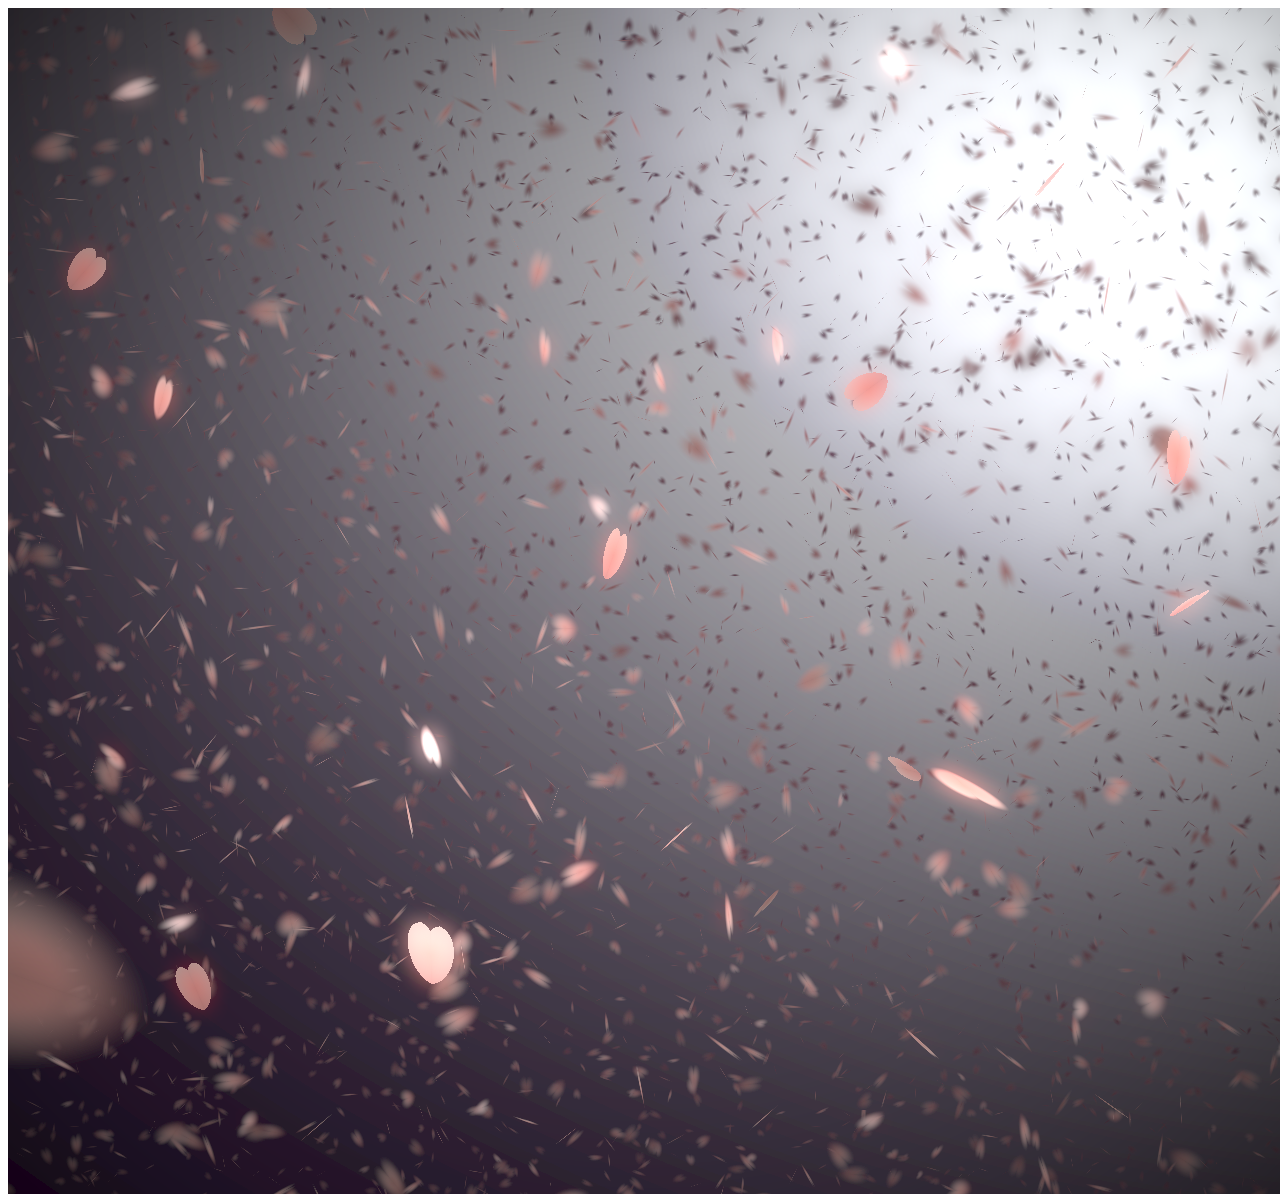
==== index.html @ a8ed8699 "Update index.html" ====
<!DOCTYPE HTML>
<html>
<head>
<title>BigPanda's blog</title>
<meta charset="utf-8">
<meta name="viewport" content="width=device-width, initial-scale=1, user-scalable=no">
<!--[if lte IE 8]><script src="assets/js/html5shiv.js"></script><![endif]-->
<link rel="stylesheet" href="index.css">
<!--[if lte IE 9]><link rel="stylesheet" href="assets/css/ie9.css" /><![endif]-->
<!--[if lte IE 8]><link rel="stylesheet" href="assets/css/ie8.css" /><![endif]-->
<noscript><link rel="stylesheet" href="assets/css/noscript.css" /></noscript>
<link rel="icon" href="favicon.ico" type="image/x-icon">
<script>
	var _hmt = _hmt || [];
	(function() {
	  var hm = document.createElement("script");
	  hm.src = "https://hm.baidu.com/hm.js?5dc6917baaf07a74ed7815c77c8271f3";
	  var s = document.getElementsByTagName("script")[0];
	  s.parentNode.insertBefore(hm, s);
	})();
</script>
</head>
<body class="">
<audio src="music.mp3" autoplay="autoplay" loop="loop"></audio>
<canvas id="sakura"></canvas>
<!-- Wrapper -->
<div id="wrapper">
	<!-- Main -->
	<section id="main">
		<header>
			<span class="avatar"><a href="/blog"><img src="/psb6.jpg"  width="118px"></a></span>
			<a href="/blog"><h1>Cyckerr</h1></a>
			<p>一名后辈，愿跟上大神的脚步！<br>一个好的程序员应该是那种过单行线都要往两边看的人。</p>
		</header>
	<footer id="footer">
		<ul class="copyright">
			<li>©<a href="/blog">Cyckerr</a></li><li>Blog since 2018 </li>
		</ul>
	</footer>
	</section>
</div>
<!-- Scripts -->
<!--[if lte IE 8]><script src="assets/js/respond.min.js"></script><![endif]-->
<script>
	if ('addEventListener' in window) {
		window.addEventListener('load', function() { document.body.className = document.body.className.replace(/\bis-loading\b/, ''); });
		document.body.className += (navigator.userAgent.match(/(MSIE|rv:11\.0)/) ? ' is-ie' : '');
	}
</script>
<script id="sakura_point_vsh" type="x-shader/x_vertex">
uniform mat4 uProjection;
uniform mat4 uModelview;
uniform vec3 uResolution;
uniform vec3 uOffset;
uniform vec3 uDOF;  //x:focus distance, y:focus radius, z:max radius
uniform vec3 uFade; //x:start distance, y:half distance, z:near fade start

attribute vec3 aPosition;
attribute vec3 aEuler;
attribute vec2 aMisc; //x:size, y:fade

varying vec3 pposition;
varying float psize;
varying float palpha;
varying float pdist;

//varying mat3 rotMat;
varying vec3 normX;
varying vec3 normY;
varying vec3 normZ;
varying vec3 normal;

varying float diffuse;
varying float specular;
varying float rstop;
varying float distancefade;

void main(void) {
    // Projection is based on vertical angle
    vec4 pos = uModelview * vec4(aPosition + uOffset, 1.0);
    gl_Position = uProjection * pos;
    gl_PointSize = aMisc.x * uProjection[1][1] / -pos.z * uResolution.y * 0.5;

    pposition = pos.xyz;
    psize = aMisc.x;
    pdist = length(pos.xyz);
    palpha = smoothstep(0.0, 1.0, (pdist - 0.1) / uFade.z);

    vec3 elrsn = sin(aEuler);
    vec3 elrcs = cos(aEuler);
    mat3 rotx = mat3(
        1.0, 0.0, 0.0,
        0.0, elrcs.x, elrsn.x,
        0.0, -elrsn.x, elrcs.x
    );
    mat3 roty = mat3(
        elrcs.y, 0.0, -elrsn.y,
        0.0, 1.0, 0.0,
        elrsn.y, 0.0, elrcs.y
    );
    mat3 rotz = mat3(
        elrcs.z, elrsn.z, 0.0,
        -elrsn.z, elrcs.z, 0.0,
        0.0, 0.0, 1.0
    );
    mat3 rotmat = rotx * roty * rotz;
    normal = rotmat[2];

    mat3 trrotm = mat3(
        rotmat[0][0], rotmat[1][0], rotmat[2][0],
        rotmat[0][1], rotmat[1][1], rotmat[2][1],
        rotmat[0][2], rotmat[1][2], rotmat[2][2]
    );
    normX = trrotm[0];
    normY = trrotm[1];
    normZ = trrotm[2];

    const vec3 lit = vec3(0.6917144638660746, 0.6917144638660746, -0.20751433915982237);

    float tmpdfs = dot(lit, normal);
    if(tmpdfs < 0.0) {
        normal = -normal;
        tmpdfs = dot(lit, normal);
    }
    diffuse = 0.4 + tmpdfs;

    vec3 eyev = normalize(-pos.xyz);
    if(dot(eyev, normal) > 0.0) {
        vec3 hv = normalize(eyev + lit);
        specular = pow(max(dot(hv, normal), 0.0), 20.0);
    }
    else {
        specular = 0.0;
    }

    rstop = clamp((abs(pdist - uDOF.x) - uDOF.y) / uDOF.z, 0.0, 1.0);
    rstop = pow(rstop, 0.5);
    //-0.69315 = ln(0.5)
    distancefade = min(1.0, exp((uFade.x - pdist) * 0.69315 / uFade.y));
}
</script>
<script id="sakura_point_fsh" type="x-shader/x_fragment">
#ifdef GL_ES
//precision mediump float;
precision highp float;
#endif

uniform vec3 uDOF;  //x:focus distance, y:focus radius, z:max radius
uniform vec3 uFade; //x:start distance, y:half distance, z:near fade start

const vec3 fadeCol = vec3(0.08, 0.03, 0.06);

varying vec3 pposition;
varying float psize;
varying float palpha;
varying float pdist;

//varying mat3 rotMat;
varying vec3 normX;
varying vec3 normY;
varying vec3 normZ;
varying vec3 normal;

varying float diffuse;
varying float specular;
varying float rstop;
varying float distancefade;

float ellipse(vec2 p, vec2 o, vec2 r) {
    vec2 lp = (p - o) / r;
    return length(lp) - 1.0;
}

void main(void) {
    vec3 p = vec3(gl_PointCoord - vec2(0.5, 0.5), 0.0) * 2.0;
    vec3 d = vec3(0.0, 0.0, -1.0);
    float nd = normZ.z; //dot(-normZ, d);
    if(abs(nd) < 0.0001) discard;

    float np = dot(normZ, p);
    vec3 tp = p + d * np / nd;
    vec2 coord = vec2(dot(normX, tp), dot(normY, tp));

    //angle = 15 degree
    const float flwrsn = 0.258819045102521;
    const float flwrcs = 0.965925826289068;
    mat2 flwrm = mat2(flwrcs, -flwrsn, flwrsn, flwrcs);
    vec2 flwrp = vec2(abs(coord.x), coord.y) * flwrm;

    float r;
    if(flwrp.x < 0.0) {
        r = ellipse(flwrp, vec2(0.065, 0.024) * 0.5, vec2(0.36, 0.96) * 0.5);
    }
    else {
        r = ellipse(flwrp, vec2(0.065, 0.024) * 0.5, vec2(0.58, 0.96) * 0.5);
    }

    if(r > rstop) discard;

    vec3 col = mix(vec3(1.0, 0.8, 0.75), vec3(1.0, 0.9, 0.87), r);
    float grady = mix(0.0, 1.0, pow(coord.y * 0.5 + 0.5, 0.35));
    col *= vec3(1.0, grady, grady);
    col *= mix(0.8, 1.0, pow(abs(coord.x), 0.3));
    col = col * diffuse + specular;

    col = mix(fadeCol, col, distancefade);

    float alpha = (rstop > 0.001)? (0.5 - r / (rstop * 2.0)) : 1.0;
    alpha = smoothstep(0.0, 1.0, alpha) * palpha;

    gl_FragColor = vec4(col * 0.5, alpha);
}
</script>
<!-- effects -->
<script id="fx_common_vsh" type="x-shader/x_vertex">
uniform vec3 uResolution;
attribute vec2 aPosition;

varying vec2 texCoord;
varying vec2 screenCoord;

void main(void) {
    gl_Position = vec4(aPosition, 0.0, 1.0);
    texCoord = aPosition.xy * 0.5 + vec2(0.5, 0.5);
    screenCoord = aPosition.xy * vec2(uResolution.z, 1.0);
}
</script>
<script id="bg_fsh" type="x-shader/x_fragment">
#ifdef GL_ES
//precision mediump float;
precision highp float;
#endif

uniform vec2 uTimes;

varying vec2 texCoord;
varying vec2 screenCoord;

void main(void) {
    vec3 col;
    float c;
    vec2 tmpv = texCoord * vec2(0.8, 1.0) - vec2(0.95, 1.0);
    c = exp(-pow(length(tmpv) * 1.8, 2.0));
    col = mix(vec3(0.02, 0.0, 0.03), vec3(0.96, 0.98, 1.0) * 1.5, c);
    gl_FragColor = vec4(col * 0.5, 1.0);
}
</script>
<script id="fx_brightbuf_fsh" type="x-shader/x_fragment">
#ifdef GL_ES
//precision mediump float;
precision highp float;
#endif
uniform sampler2D uSrc;
uniform vec2 uDelta;

varying vec2 texCoord;
varying vec2 screenCoord;

void main(void) {
    vec4 col = texture2D(uSrc, texCoord);
    gl_FragColor = vec4(col.rgb * 2.0 - vec3(0.5), 1.0);
}
</script>
<script id="fx_dirblur_r4_fsh" type="x-shader/x_fragment">
#ifdef GL_ES
//precision mediump float;
precision highp float;
#endif
uniform sampler2D uSrc;
uniform vec2 uDelta;
uniform vec4 uBlurDir; //dir(x, y), stride(z, w)

varying vec2 texCoord;
varying vec2 screenCoord;

void main(void) {
    vec4 col = texture2D(uSrc, texCoord);
    col = col + texture2D(uSrc, texCoord + uBlurDir.xy * uDelta);
    col = col + texture2D(uSrc, texCoord - uBlurDir.xy * uDelta);
    col = col + texture2D(uSrc, texCoord + (uBlurDir.xy + uBlurDir.zw) * uDelta);
    col = col + texture2D(uSrc, texCoord - (uBlurDir.xy + uBlurDir.zw) * uDelta);
    gl_FragColor = col / 5.0;
}
</script>
<!-- effect fragment shader template -->
<script id="fx_common_fsh" type="x-shader/x_fragment">
#ifdef GL_ES
//precision mediump float;
precision highp float;
#endif
uniform sampler2D uSrc;
uniform vec2 uDelta;

varying vec2 texCoord;
varying vec2 screenCoord;

void main(void) {
    gl_FragColor = texture2D(uSrc, texCoord);
}
</script>
<!-- post processing -->
<script id="pp_final_vsh" type="x-shader/x_vertex">
uniform vec3 uResolution;
attribute vec2 aPosition;
varying vec2 texCoord;
varying vec2 screenCoord;
void main(void) {
    gl_Position = vec4(aPosition, 0.0, 1.0);
    texCoord = aPosition.xy * 0.5 + vec2(0.5, 0.5);
    screenCoord = aPosition.xy * vec2(uResolution.z, 1.0);
}
</script>
<script id="pp_final_fsh" type="x-shader/x_fragment">
#ifdef GL_ES
//precision mediump float;
precision highp float;
#endif
uniform sampler2D uSrc;
uniform sampler2D uBloom;
uniform vec2 uDelta;
varying vec2 texCoord;
varying vec2 screenCoord;
void main(void) {
    vec4 srccol = texture2D(uSrc, texCoord) * 2.0;
    vec4 bloomcol = texture2D(uBloom, texCoord);
    vec4 col;
    col = srccol + bloomcol * (vec4(1.0) + srccol);
    col *= smoothstep(1.0, 0.0, pow(length((texCoord - vec2(0.5)) * 2.0), 1.2) * 0.5);
    col = pow(col, vec4(0.45454545454545)); //(1.0 / 2.2)

    gl_FragColor = vec4(col.rgb, 1.0);
    gl_FragColor.a = 1.0;
}
</script>

<script>
// Utilities
var Vector3 = {};
var Matrix44 = {};
Vector3.create = function(x, y, z) {
    return {'x':x, 'y':y, 'z':z};
};
Vector3.dot = function (v0, v1) {
    return v0.x * v1.x + v0.y * v1.y + v0.z * v1.z;
};
Vector3.cross = function (v, v0, v1) {
    v.x = v0.y * v1.z - v0.z * v1.y;
    v.y = v0.z * v1.x - v0.x * v1.z;
    v.z = v0.x * v1.y - v0.y * v1.x;
};
Vector3.normalize = function (v) {
    var l = v.x * v.x + v.y * v.y + v.z * v.z;
    if(l > 0.00001) {
        l = 1.0 / Math.sqrt(l);
        v.x *= l;
        v.y *= l;
        v.z *= l;
    }
};
Vector3.arrayForm = function(v) {
    if(v.array) {
        v.array[0] = v.x;
        v.array[1] = v.y;
        v.array[2] = v.z;
    }
    else {
        v.array = new Float32Array([v.x, v.y, v.z]);
    }
    return v.array;
};
Matrix44.createIdentity = function () {
    return new Float32Array([1.0, 0.0, 0.0, 0.0, 0.0, 1.0, 0.0, 0.0, 0.0, 0.0, 1.0, 0.0, 0.0, 0.0, 0.0, 1.0]);
};
Matrix44.loadProjection = function (m, aspect, vdeg, near, far) {
    var h = near * Math.tan(vdeg * Math.PI / 180.0 * 0.5) * 2.0;
    var w = h * aspect;

    m[0] = 2.0 * near / w;
    m[1] = 0.0;
    m[2] = 0.0;
    m[3] = 0.0;

    m[4] = 0.0;
    m[5] = 2.0 * near / h;
    m[6] = 0.0;
    m[7] = 0.0;

    m[8] = 0.0;
    m[9] = 0.0;
    m[10] = -(far + near) / (far - near);
    m[11] = -1.0;

    m[12] = 0.0;
    m[13] = 0.0;
    m[14] = -2.0 * far * near / (far - near);
    m[15] = 0.0;
};
Matrix44.loadLookAt = function (m, vpos, vlook, vup) {
    var frontv = Vector3.create(vpos.x - vlook.x, vpos.y - vlook.y, vpos.z - vlook.z);
    Vector3.normalize(frontv);
    var sidev = Vector3.create(1.0, 0.0, 0.0);
    Vector3.cross(sidev, vup, frontv);
    Vector3.normalize(sidev);
    var topv = Vector3.create(1.0, 0.0, 0.0);
    Vector3.cross(topv, frontv, sidev);
    Vector3.normalize(topv);

    m[0] = sidev.x;
    m[1] = topv.x;
    m[2] = frontv.x;
    m[3] = 0.0;

    m[4] = sidev.y;
    m[5] = topv.y;
    m[6] = frontv.y;
    m[7] = 0.0;

    m[8] = sidev.z;
    m[9] = topv.z;
    m[10] = frontv.z;
    m[11] = 0.0;

    m[12] = -(vpos.x * m[0] + vpos.y * m[4] + vpos.z * m[8]);
    m[13] = -(vpos.x * m[1] + vpos.y * m[5] + vpos.z * m[9]);
    m[14] = -(vpos.x * m[2] + vpos.y * m[6] + vpos.z * m[10]);
    m[15] = 1.0;
};

//
var timeInfo = {
    'start':0, 'prev':0, // Date
    'delta':0, 'elapsed':0 // Number(sec)
};

//
var gl;
var renderSpec = {
    'width':0,
    'height':0,
    'aspect':1,
    'array':new Float32Array(3),
    'halfWidth':0,
    'halfHeight':0,
    'halfArray':new Float32Array(3)
    // and some render targets. see setViewport()
};
renderSpec.setSize = function(w, h) {
    renderSpec.width = w;
    renderSpec.height = h;
    renderSpec.aspect = renderSpec.width / renderSpec.height;
    renderSpec.array[0] = renderSpec.width;
    renderSpec.array[1] = renderSpec.height;
    renderSpec.array[2] = renderSpec.aspect;

    renderSpec.halfWidth = Math.floor(w / 2);
    renderSpec.halfHeight = Math.floor(h / 2);
    renderSpec.halfArray[0] = renderSpec.halfWidth;
    renderSpec.halfArray[1] = renderSpec.halfHeight;
    renderSpec.halfArray[2] = renderSpec.halfWidth / renderSpec.halfHeight;
};

function deleteRenderTarget(rt) {
    gl.deleteFramebuffer(rt.frameBuffer);
    gl.deleteRenderbuffer(rt.renderBuffer);
    gl.deleteTexture(rt.texture);
}

function createRenderTarget(w, h) {
    var ret = {
        'width':w,
        'height':h,
        'sizeArray':new Float32Array([w, h, w / h]),
        'dtxArray':new Float32Array([1.0 / w, 1.0 / h])
    };
    ret.frameBuffer = gl.createFramebuffer();
    ret.renderBuffer = gl.createRenderbuffer();
    ret.texture = gl.createTexture();

    gl.bindTexture(gl.TEXTURE_2D, ret.texture);
    gl.texImage2D(gl.TEXTURE_2D, 0, gl.RGBA, w, h, 0, gl.RGBA, gl.UNSIGNED_BYTE, null);
    gl.texParameteri(gl.TEXTURE_2D, gl.TEXTURE_WRAP_S, gl.CLAMP_TO_EDGE);
    gl.texParameteri(gl.TEXTURE_2D, gl.TEXTURE_WRAP_T, gl.CLAMP_TO_EDGE);
    gl.texParameteri(gl.TEXTURE_2D, gl.TEXTURE_MAG_FILTER, gl.LINEAR);
    gl.texParameteri(gl.TEXTURE_2D, gl.TEXTURE_MIN_FILTER, gl.LINEAR);

    gl.bindFramebuffer(gl.FRAMEBUFFER, ret.frameBuffer);
    gl.framebufferTexture2D(gl.FRAMEBUFFER, gl.COLOR_ATTACHMENT0, gl.TEXTURE_2D, ret.texture, 0);

    gl.bindRenderbuffer(gl.RENDERBUFFER, ret.renderBuffer);
    gl.renderbufferStorage(gl.RENDERBUFFER, gl.DEPTH_COMPONENT16, w, h);
    gl.framebufferRenderbuffer(gl.FRAMEBUFFER, gl.DEPTH_ATTACHMENT, gl.RENDERBUFFER, ret.renderBuffer);

    gl.bindTexture(gl.TEXTURE_2D, null);
    gl.bindRenderbuffer(gl.RENDERBUFFER, null);
    gl.bindFramebuffer(gl.FRAMEBUFFER, null);

    return ret;
}

function compileShader(shtype, shsrc) {
	var retsh = gl.createShader(shtype);

	gl.shaderSource(retsh, shsrc);
	gl.compileShader(retsh);

	if(!gl.getShaderParameter(retsh, gl.COMPILE_STATUS)) {
		var errlog = gl.getShaderInfoLog(retsh);
		gl.deleteShader(retsh);
		console.error(errlog);
		return null;
	}
	return retsh;
}

function createShader(vtxsrc, frgsrc, uniformlist, attrlist) {
    var vsh = compileShader(gl.VERTEX_SHADER, vtxsrc);
    var fsh = compileShader(gl.FRAGMENT_SHADER, frgsrc);

    if(vsh == null || fsh == null) {
        return null;
    }

    var prog = gl.createProgram();
    gl.attachShader(prog, vsh);
    gl.attachShader(prog, fsh);

    gl.deleteShader(vsh);
    gl.deleteShader(fsh);

    gl.linkProgram(prog);
    if (!gl.getProgramParameter(prog, gl.LINK_STATUS)) {
        var errlog = gl.getProgramInfoLog(prog);
        console.error(errlog);
        return null;
    }

    if(uniformlist) {
        prog.uniforms = {};
        for(var i = 0; i < uniformlist.length; i++) {
            prog.uniforms[uniformlist[i]] = gl.getUniformLocation(prog, uniformlist[i]);
        }
    }

    if(attrlist) {
        prog.attributes = {};
        for(var i = 0; i < attrlist.length; i++) {
            var attr = attrlist[i];
            prog.attributes[attr] = gl.getAttribLocation(prog, attr);
        }
    }

    return prog;
}

function useShader(prog) {
    gl.useProgram(prog);
    for(var attr in prog.attributes) {
        gl.enableVertexAttribArray(prog.attributes[attr]);;
    }
}

function unuseShader(prog) {
    for(var attr in prog.attributes) {
        gl.disableVertexAttribArray(prog.attributes[attr]);;
    }
    gl.useProgram(null);
}

/////
var projection = {
    'angle':60,
    'nearfar':new Float32Array([0.1, 100.0]),
    'matrix':Matrix44.createIdentity()
};
var camera = {
    'position':Vector3.create(0, 0, 100),
    'lookat':Vector3.create(0, 0, 0),
    'up':Vector3.create(0, 1, 0),
    'dof':Vector3.create(10.0, 4.0, 8.0),
    'matrix':Matrix44.createIdentity()
};

var pointFlower = {};
var meshFlower = {};
var sceneStandBy = false;

var BlossomParticle = function () {
    this.velocity = new Array(3);
    this.rotation = new Array(3);
    this.position = new Array(3);
    this.euler = new Array(3);
    this.size = 1.0;
    this.alpha = 1.0;
    this.zkey = 0.0;
};

BlossomParticle.prototype.setVelocity = function (vx, vy, vz) {
    this.velocity[0] = vx;
    this.velocity[1] = vy;
    this.velocity[2] = vz;
};

BlossomParticle.prototype.setRotation = function (rx, ry, rz) {
    this.rotation[0] = rx;
    this.rotation[1] = ry;
    this.rotation[2] = rz;
};

BlossomParticle.prototype.setPosition = function (nx, ny, nz) {
    this.position[0] = nx;
    this.position[1] = ny;
    this.position[2] = nz;
};

BlossomParticle.prototype.setEulerAngles = function (rx, ry, rz) {
    this.euler[0] = rx;
    this.euler[1] = ry;
    this.euler[2] = rz;
};

BlossomParticle.prototype.setSize = function (s) {
    this.size = s;
};

BlossomParticle.prototype.update = function (dt, et) {
    this.position[0] += this.velocity[0] * dt;
    this.position[1] += this.velocity[1] * dt;
    this.position[2] += this.velocity[2] * dt;

    this.euler[0] += this.rotation[0] * dt;
    this.euler[1] += this.rotation[1] * dt;
    this.euler[2] += this.rotation[2] * dt;
};

function createPointFlowers() {
    // get point sizes
    var prm = gl.getParameter(gl.ALIASED_POINT_SIZE_RANGE);
    renderSpec.pointSize = {'min':prm[0], 'max':prm[1]};

    var vtxsrc = document.getElementById("sakura_point_vsh").textContent;
    var frgsrc = document.getElementById("sakura_point_fsh").textContent;

    pointFlower.program = createShader(
        vtxsrc, frgsrc,
        ['uProjection', 'uModelview', 'uResolution', 'uOffset', 'uDOF', 'uFade'],
        ['aPosition', 'aEuler', 'aMisc']
    );

    useShader(pointFlower.program);
    pointFlower.offset = new Float32Array([0.0, 0.0, 0.0]);
    pointFlower.fader = Vector3.create(0.0, 10.0, 0.0);

    // paramerters: velocity[3], rotate[3]
    pointFlower.numFlowers = 1600;
    pointFlower.particles = new Array(pointFlower.numFlowers);
    // vertex attributes {position[3], euler_xyz[3], size[1]}
    pointFlower.dataArray = new Float32Array(pointFlower.numFlowers * (3 + 3 + 2));
    pointFlower.positionArrayOffset = 0;
    pointFlower.eulerArrayOffset = pointFlower.numFlowers * 3;
    pointFlower.miscArrayOffset = pointFlower.numFlowers * 6;

    pointFlower.buffer = gl.createBuffer();
    gl.bindBuffer(gl.ARRAY_BUFFER, pointFlower.buffer);
    gl.bufferData(gl.ARRAY_BUFFER, pointFlower.dataArray, gl.DYNAMIC_DRAW);
    gl.bindBuffer(gl.ARRAY_BUFFER, null);

    unuseShader(pointFlower.program);

    for(var i = 0; i < pointFlower.numFlowers; i++) {
        pointFlower.particles[i] = new BlossomParticle();
    }
}

function initPointFlowers() {
    //area
    pointFlower.area = Vector3.create(20.0, 20.0, 20.0);
    pointFlower.area.x = pointFlower.area.y * renderSpec.aspect;

    pointFlower.fader.x = 10.0; //env fade start
    pointFlower.fader.y = pointFlower.area.z; //env fade half
    pointFlower.fader.z = 0.1;  //near fade start

    //particles
    var PI2 = Math.PI * 2.0;
    var tmpv3 = Vector3.create(0, 0, 0);
    var tmpv = 0;
    var symmetryrand = function() {return (Math.random() * 2.0 - 1.0);};
    for(var i = 0; i < pointFlower.numFlowers; i++) {
        var tmpprtcl = pointFlower.particles[i];

        //velocity
        tmpv3.x = symmetryrand() * 0.3 + 0.8;
        tmpv3.y = symmetryrand() * 0.2 - 1.0;
        tmpv3.z = symmetryrand() * 0.3 + 0.5;
        Vector3.normalize(tmpv3);
        tmpv = 2.0 + Math.random() * 1.0;
        tmpprtcl.setVelocity(tmpv3.x * tmpv, tmpv3.y * tmpv, tmpv3.z * tmpv);

        //rotation
        tmpprtcl.setRotation(
            symmetryrand() * PI2 * 0.5,
            symmetryrand() * PI2 * 0.5,
            symmetryrand() * PI2 * 0.5
        );

        //position
        tmpprtcl.setPosition(
            symmetryrand() * pointFlower.area.x,
            symmetryrand() * pointFlower.area.y,
            symmetryrand() * pointFlower.area.z
        );

        //euler
        tmpprtcl.setEulerAngles(
            Math.random() * Math.PI * 2.0,
            Math.random() * Math.PI * 2.0,
            Math.random() * Math.PI * 2.0
        );

        //size
        tmpprtcl.setSize(0.9 + Math.random() * 0.1);
    }
}

function renderPointFlowers() {
    //update
    var PI2 = Math.PI * 2.0;
    var limit = [pointFlower.area.x, pointFlower.area.y, pointFlower.area.z];
    var repeatPos = function (prt, cmp, limit) {
        if(Math.abs(prt.position[cmp]) - prt.size * 0.5 > limit) {
            //out of area
            if(prt.position[cmp] > 0) {
                prt.position[cmp] -= limit * 2.0;
            }
            else {
                prt.position[cmp] += limit * 2.0;
            }
        }
    };
    var repeatEuler = function (prt, cmp) {
        prt.euler[cmp] = prt.euler[cmp] % PI2;
        if(prt.euler[cmp] < 0.0) {
            prt.euler[cmp] += PI2;
        }
    };

    for(var i = 0; i < pointFlower.numFlowers; i++) {
        var prtcl = pointFlower.particles[i];
        prtcl.update(timeInfo.delta, timeInfo.elapsed);
        repeatPos(prtcl, 0, pointFlower.area.x);
        repeatPos(prtcl, 1, pointFlower.area.y);
        repeatPos(prtcl, 2, pointFlower.area.z);
        repeatEuler(prtcl, 0);
        repeatEuler(prtcl, 1);
        repeatEuler(prtcl, 2);

        prtcl.alpha = 1.0;//(pointFlower.area.z - prtcl.position[2]) * 0.5;

        prtcl.zkey = (camera.matrix[2] * prtcl.position[0]
                    + camera.matrix[6] * prtcl.position[1]
                    + camera.matrix[10] * prtcl.position[2]
                    + camera.matrix[14]);
    }

    // sort
    pointFlower.particles.sort(function(p0, p1){return p0.zkey - p1.zkey;});

    // update data
    var ipos = pointFlower.positionArrayOffset;
    var ieuler = pointFlower.eulerArrayOffset;
    var imisc = pointFlower.miscArrayOffset;
    for(var i = 0; i < pointFlower.numFlowers; i++) {
        var prtcl = pointFlower.particles[i];
        pointFlower.dataArray[ipos] = prtcl.position[0];
        pointFlower.dataArray[ipos + 1] = prtcl.position[1];
        pointFlower.dataArray[ipos + 2] = prtcl.position[2];
        ipos += 3;
        pointFlower.dataArray[ieuler] = prtcl.euler[0];
        pointFlower.dataArray[ieuler + 1] = prtcl.euler[1];
        pointFlower.dataArray[ieuler + 2] = prtcl.euler[2];
        ieuler += 3;
        pointFlower.dataArray[imisc] = prtcl.size;
        pointFlower.dataArray[imisc + 1] = prtcl.alpha;
        imisc += 2;
    }

    //draw
    gl.enable(gl.BLEND);
    //gl.disable(gl.DEPTH_TEST);
    gl.blendFunc(gl.SRC_ALPHA, gl.ONE_MINUS_SRC_ALPHA);

    var prog = pointFlower.program;
    useShader(prog);

    gl.uniformMatrix4fv(prog.uniforms.uProjection, false, projection.matrix);
    gl.uniformMatrix4fv(prog.uniforms.uModelview, false, camera.matrix);
    gl.uniform3fv(prog.uniforms.uResolution, renderSpec.array);
    gl.uniform3fv(prog.uniforms.uDOF, Vector3.arrayForm(camera.dof));
    gl.uniform3fv(prog.uniforms.uFade, Vector3.arrayForm(pointFlower.fader));

    gl.bindBuffer(gl.ARRAY_BUFFER, pointFlower.buffer);
    gl.bufferData(gl.ARRAY_BUFFER, pointFlower.dataArray, gl.DYNAMIC_DRAW);

    gl.vertexAttribPointer(prog.attributes.aPosition, 3, gl.FLOAT, false, 0, pointFlower.positionArrayOffset * Float32Array.BYTES_PER_ELEMENT);
    gl.vertexAttribPointer(prog.attributes.aEuler, 3, gl.FLOAT, false, 0, pointFlower.eulerArrayOffset * Float32Array.BYTES_PER_ELEMENT);
    gl.vertexAttribPointer(prog.attributes.aMisc, 2, gl.FLOAT, false, 0, pointFlower.miscArrayOffset * Float32Array.BYTES_PER_ELEMENT);

    // doubler
    for(var i = 1; i < 2; i++) {
        var zpos = i * -2.0;
        pointFlower.offset[0] = pointFlower.area.x * -1.0;
        pointFlower.offset[1] = pointFlower.area.y * -1.0;
        pointFlower.offset[2] = pointFlower.area.z * zpos;
        gl.uniform3fv(prog.uniforms.uOffset, pointFlower.offset);
        gl.drawArrays(gl.POINT, 0, pointFlower.numFlowers);

        pointFlower.offset[0] = pointFlower.area.x * -1.0;
        pointFlower.offset[1] = pointFlower.area.y *  1.0;
        pointFlower.offset[2] = pointFlower.area.z * zpos;
        gl.uniform3fv(prog.uniforms.uOffset, pointFlower.offset);
        gl.drawArrays(gl.POINT, 0, pointFlower.numFlowers);

        pointFlower.offset[0] = pointFlower.area.x *  1.0;
        pointFlower.offset[1] = pointFlower.area.y * -1.0;
        pointFlower.offset[2] = pointFlower.area.z * zpos;
        gl.uniform3fv(prog.uniforms.uOffset, pointFlower.offset);
        gl.drawArrays(gl.POINT, 0, pointFlower.numFlowers);

        pointFlower.offset[0] = pointFlower.area.x *  1.0;
        pointFlower.offset[1] = pointFlower.area.y *  1.0;
        pointFlower.offset[2] = pointFlower.area.z * zpos;
        gl.uniform3fv(prog.uniforms.uOffset, pointFlower.offset);
        gl.drawArrays(gl.POINT, 0, pointFlower.numFlowers);
    }

    //main
    pointFlower.offset[0] = 0.0;
    pointFlower.offset[1] = 0.0;
    pointFlower.offset[2] = 0.0;
    gl.uniform3fv(prog.uniforms.uOffset, pointFlower.offset);
    gl.drawArrays(gl.POINT, 0, pointFlower.numFlowers);

    gl.bindBuffer(gl.ARRAY_BUFFER, null);
    unuseShader(prog);

    gl.enable(gl.DEPTH_TEST);
    gl.disable(gl.BLEND);
}

// effects
//common util
function createEffectProgram(vtxsrc, frgsrc, exunifs, exattrs) {
    var ret = {};
    var unifs = ['uResolution', 'uSrc', 'uDelta'];
    if(exunifs) {
        unifs = unifs.concat(exunifs);
    }
    var attrs = ['aPosition'];
    if(exattrs) {
        attrs = attrs.concat(exattrs);
    }

    ret.program = createShader(vtxsrc, frgsrc, unifs, attrs);
    useShader(ret.program);

    ret.dataArray = new Float32Array([
        -1.0, -1.0,
         1.0, -1.0,
        -1.0,  1.0,
         1.0,  1.0
    ]);
    ret.buffer = gl.createBuffer();
    gl.bindBuffer(gl.ARRAY_BUFFER, ret.buffer);
    gl.bufferData(gl.ARRAY_BUFFER, ret.dataArray, gl.STATIC_DRAW);

    gl.bindBuffer(gl.ARRAY_BUFFER, null);
    unuseShader(ret.program);

    return ret;
}

// basic usage
// useEffect(prog, srctex({'texture':texid, 'dtxArray':(f32)[dtx, dty]})); //basic initialize
// gl.uniform**(...); //additional uniforms
// drawEffect()
// unuseEffect(prog)
// TEXTURE0 makes src
function useEffect(fxobj, srctex) {
    var prog = fxobj.program;
    useShader(prog);
    gl.uniform3fv(prog.uniforms.uResolution, renderSpec.array);

    if(srctex != null) {
        gl.uniform2fv(prog.uniforms.uDelta, srctex.dtxArray);
        gl.uniform1i(prog.uniforms.uSrc, 0);

        gl.activeTexture(gl.TEXTURE0);
        gl.bindTexture(gl.TEXTURE_2D, srctex.texture);
    }
}
function drawEffect(fxobj) {
    gl.bindBuffer(gl.ARRAY_BUFFER, fxobj.buffer);
    gl.vertexAttribPointer(fxobj.program.attributes.aPosition, 2, gl.FLOAT, false, 0, 0);
    gl.drawArrays(gl.TRIANGLE_STRIP, 0, 4);
}
function unuseEffect(fxobj) {
    unuseShader(fxobj.program);
}

var effectLib = {};
function createEffectLib() {

    var vtxsrc, frgsrc;
    //common
    var cmnvtxsrc = document.getElementById("fx_common_vsh").textContent;

    //background
    frgsrc = document.getElementById("bg_fsh").textContent;
    effectLib.sceneBg = createEffectProgram(cmnvtxsrc, frgsrc, ['uTimes'], null);

    // make brightpixels buffer
    frgsrc = document.getElementById("fx_brightbuf_fsh").textContent;
    effectLib.mkBrightBuf = createEffectProgram(cmnvtxsrc, frgsrc, null, null);

    // direction blur
    frgsrc = document.getElementById("fx_dirblur_r4_fsh").textContent;
    effectLib.dirBlur = createEffectProgram(cmnvtxsrc, frgsrc, ['uBlurDir'], null);

    //final composite
    vtxsrc = document.getElementById("pp_final_vsh").textContent;
    frgsrc = document.getElementById("pp_final_fsh").textContent;
    effectLib.finalComp = createEffectProgram(vtxsrc, frgsrc, ['uBloom'], null);
}

// background
function createBackground() {
    //console.log("create background");
}
function initBackground() {
    //console.log("init background");
}
function renderBackground() {
    gl.disable(gl.DEPTH_TEST);

    useEffect(effectLib.sceneBg, null);
    gl.uniform2f(effectLib.sceneBg.program.uniforms.uTimes, timeInfo.elapsed, timeInfo.delta);
    drawEffect(effectLib.sceneBg);
    unuseEffect(effectLib.sceneBg);

    gl.enable(gl.DEPTH_TEST);
}

// post process
var postProcess = {};
function createPostProcess() {
    //console.log("create post process");
}
function initPostProcess() {
    //console.log("init post process");
}

function renderPostProcess() {
    gl.enable(gl.TEXTURE_2D);
    gl.disable(gl.DEPTH_TEST);
    var bindRT = function (rt, isclear) {
        gl.bindFramebuffer(gl.FRAMEBUFFER, rt.frameBuffer);
        gl.viewport(0, 0, rt.width, rt.height);
        if(isclear) {
            gl.clearColor(0, 0, 0, 0);
            gl.clear(gl.COLOR_BUFFER_BIT | gl.DEPTH_BUFFER_BIT);
        }
    };

    //make bright buff
    bindRT(renderSpec.wHalfRT0, true);
    useEffect(effectLib.mkBrightBuf, renderSpec.mainRT);
    drawEffect(effectLib.mkBrightBuf);
    unuseEffect(effectLib.mkBrightBuf);

    // make bloom
    for(var i = 0; i < 2; i++) {
        var p = 1.5 + 1 * i;
        var s = 2.0 + 1 * i;
        bindRT(renderSpec.wHalfRT1, true);
        useEffect(effectLib.dirBlur, renderSpec.wHalfRT0);
        gl.uniform4f(effectLib.dirBlur.program.uniforms.uBlurDir, p, 0.0, s, 0.0);
        drawEffect(effectLib.dirBlur);
        unuseEffect(effectLib.dirBlur);

        bindRT(renderSpec.wHalfRT0, true);
        useEffect(effectLib.dirBlur, renderSpec.wHalfRT1);
        gl.uniform4f(effectLib.dirBlur.program.uniforms.uBlurDir, 0.0, p, 0.0, s);
        drawEffect(effectLib.dirBlur);
        unuseEffect(effectLib.dirBlur);
    }

    //display
    gl.bindFramebuffer(gl.FRAMEBUFFER, null);
    gl.viewport(0, 0, renderSpec.width, renderSpec.height);
    gl.clear(gl.COLOR_BUFFER_BIT | gl.DEPTH_BUFFER_BIT);

    useEffect(effectLib.finalComp, renderSpec.mainRT);
    gl.uniform1i(effectLib.finalComp.program.uniforms.uBloom, 1);
    gl.activeTexture(gl.TEXTURE1);
    gl.bindTexture(gl.TEXTURE_2D, renderSpec.wHalfRT0.texture);
    drawEffect(effectLib.finalComp);
    unuseEffect(effectLib.finalComp);

    gl.enable(gl.DEPTH_TEST);
}

/////
var SceneEnv = {};
function createScene() {
    createEffectLib();
    createBackground();
    createPointFlowers();
    createPostProcess();
    sceneStandBy = true;
}
function initScene() {
    initBackground();
    initPointFlowers();
    initPostProcess();

    //camera.position.z = 17.320508;
    camera.position.z = pointFlower.area.z + projection.nearfar[0];
    projection.angle = Math.atan2(pointFlower.area.y, camera.position.z + pointFlower.area.z) * 180.0 / Math.PI * 2.0;
    Matrix44.loadProjection(projection.matrix, renderSpec.aspect, projection.angle, projection.nearfar[0], projection.nearfar[1]);
}
function renderScene() {
    //draw
    Matrix44.loadLookAt(camera.matrix, camera.position, camera.lookat, camera.up);

    gl.enable(gl.DEPTH_TEST);

    //gl.bindFramebuffer(gl.FRAMEBUFFER, null);
    gl.bindFramebuffer(gl.FRAMEBUFFER, renderSpec.mainRT.frameBuffer);
    gl.viewport(0, 0, renderSpec.mainRT.width, renderSpec.mainRT.height);
    gl.clearColor(0.005, 0, 0.05, 0);
    gl.clear(gl.COLOR_BUFFER_BIT | gl.DEPTH_BUFFER_BIT);

    renderBackground();
    renderPointFlowers();
    renderPostProcess();
}
/////
function onResize(e) {
    makeCanvasFullScreen(document.getElementById("sakura"));
    setViewports();
    if(sceneStandBy) {
        initScene();
    }
}
function setViewports() {
    renderSpec.setSize(gl.canvas.width, gl.canvas.height);

    gl.clearColor(0.2, 0.2, 0.5, 1.0);
    gl.viewport(0, 0, renderSpec.width, renderSpec.height);

    var rtfunc = function (rtname, rtw, rth) {
        var rt = renderSpec[rtname];
        if(rt) deleteRenderTarget(rt);
        renderSpec[rtname] = createRenderTarget(rtw, rth);
    };
    rtfunc('mainRT', renderSpec.width, renderSpec.height);
    rtfunc('wFullRT0', renderSpec.width, renderSpec.height);
    rtfunc('wFullRT1', renderSpec.width, renderSpec.height);
    rtfunc('wHalfRT0', renderSpec.halfWidth, renderSpec.halfHeight);
    rtfunc('wHalfRT1', renderSpec.halfWidth, renderSpec.halfHeight);
}
function render() {
    renderScene();
}
var animating = true;
function toggleAnimation(elm) {
    animating ^= true;
    if(animating) animate();
    if(elm) {
        elm.innerHTML = animating? "Stop":"Start";
    }
}
function stepAnimation() {
    if(!animating) animate();
}
function animate() {
    var curdate = new Date();
    timeInfo.elapsed = (curdate - timeInfo.start) / 1000.0;
    timeInfo.delta = (curdate - timeInfo.prev) / 1000.0;
    timeInfo.prev = curdate;

    if(animating) requestAnimationFrame(animate);
    render();
}
function makeCanvasFullScreen(canvas) {
    var b = document.body;
	var d = document.documentElement;
	fullw = Math.max(b.clientWidth , b.scrollWidth, d.scrollWidth, d.clientWidth);
	fullh = Math.max(b.clientHeight , b.scrollHeight, d.scrollHeight, d.clientHeight);
	canvas.width = fullw;
	canvas.height = fullh;
}
window.addEventListener('load', function(e) {
    var canvas = document.getElementById("sakura");
    try {
        makeCanvasFullScreen(canvas);
        gl = canvas.getContext('experimental-webgl');
    } catch(e) {
        alert("WebGL not supported." + e);
        console.error(e);
        return;
    }

    window.addEventListener('resize', onResize);

    setViewports();
    createScene();
    initScene();

    timeInfo.start = new Date();
    timeInfo.prev = timeInfo.start;
    animate();
});

//set window.requestAnimationFrame
(function (w, r) {
    w['r'+r] = w['r'+r] || w['webkitR'+r] || w['mozR'+r] || w['msR'+r] || w['oR'+r] || function(c){ w.setTimeout(c, 1000 / 60); };
})(window, 'equestAnimationFrame');
</script>
	
<div id="container"></div>
<link rel="stylesheet" href="https://imsun.github.io/gitment/style/default.css">
<script src="https://imsun.github.io/gitment/dist/gitment.browser.js"></script>
<script>
var gitment = new Gitment({
  owner: 'cyckerr',              //比如我的叫anTtutu
  repo: 'cyckerr.github.io',                 //比如我的叫anTtutu.github.io
  oauth: {
    client_id: 'ddf8bd22f7b39ffa069d',          //比如我的828***********
    client_secret: '074c3adaaf0d7fb12d0eae896d2cbf32005de12e',  //比如我的49e************************
  },
})
gitment.render('container')
</script>
</body>
</html>
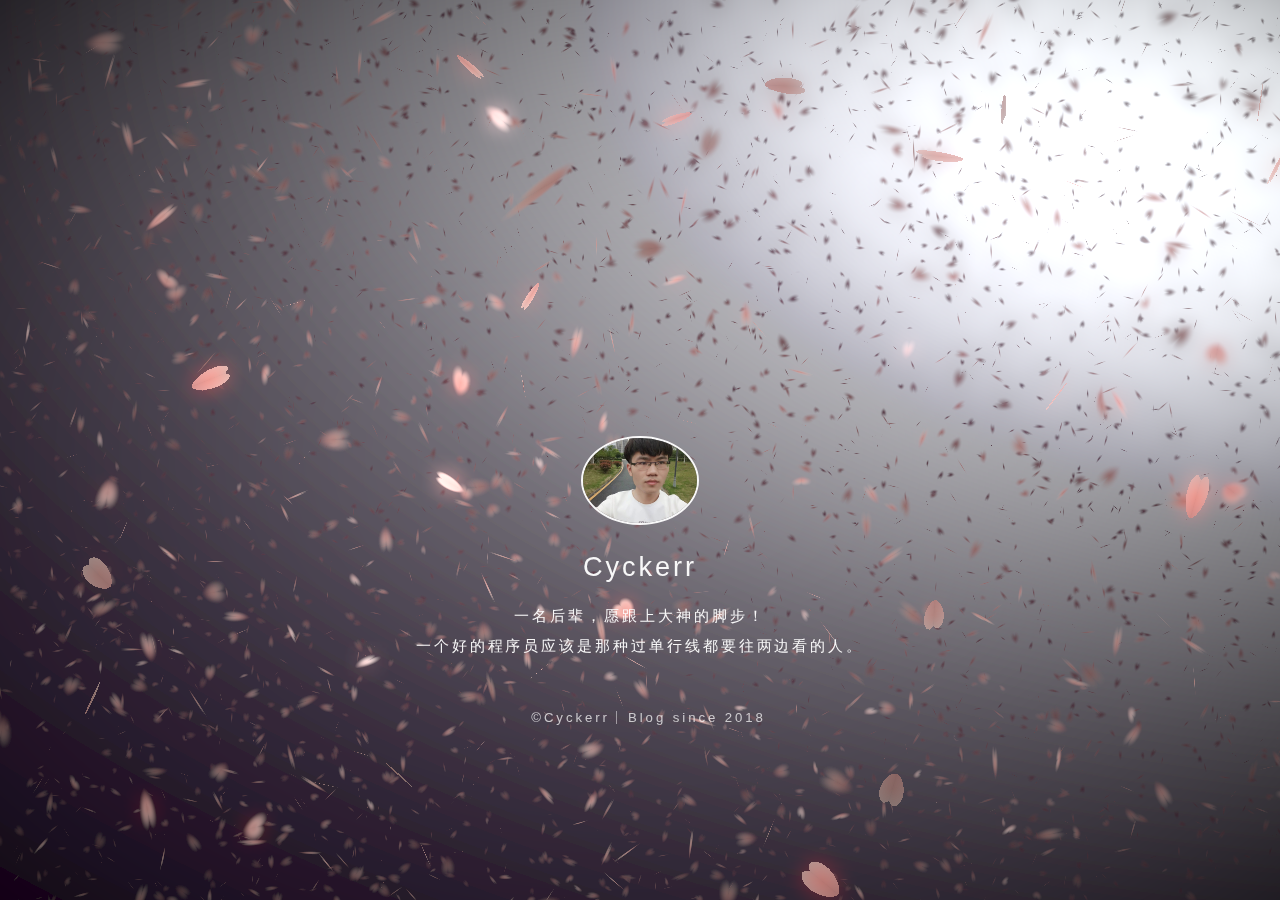
==== commit 3c49cbaa: "Update index.html" ====
--- a/index.html
+++ b/index.html
@@ -11,7 +11,7 @@
 <!--[if lte IE 9]><link rel="stylesheet" href="assets/css/ie9.css" /><![endif]-->
 <!--[if lte IE 8]><link rel="stylesheet" href="assets/css/ie8.css" /><![endif]-->
 <noscript><link rel="stylesheet" href="assets/css/noscript.css" /></noscript>
-<link rel="icon" href="favicon.ico" type="image/x-icon">
+<link rel="jpg" href="熊猫2.jpg" type="image/x-jpg">
 <script>
 	var _hmt = _hmt || [];
 	(function() {
--- a/index.css
+++ b/index.css
@@ -0,0 +1,417 @@
+@charset "UTF-8";
+
+/*
+	Identity by HTML5 UP
+	html5up.net | @ajlkn
+	Free for personal and commercial use under the CCA 3.0 license (html5up.net/license)
+*/
+
+/* Reset */
+a {
+	text-decoration: none;
+}
+
+html, body, div, span, applet, object, iframe, h1, h2, h3, h4, h5, h6, p, blockquote, pre, a, abbr, acronym, address, big, cite, code, del, dfn, em, img, ins, kbd, q, s, samp, small, strike, strong, sub, sup, tt, var, b, u, i, center, dl, dt, dd, ol, ul, li, fieldset, form, label, legend, table, caption, tbody, tfoot, thead, tr, th, td, article, aside, canvas, details, embed, figure, figcaption, footer, header, hgroup, menu, nav, output, ruby, section, summary, time, mark, audio, video {
+	margin: 0;
+	padding: 0;
+	border: 0;
+	font-size: 100%;
+	font: inherit;
+	vertical-align: baseline;
+}
+
+article, aside, details, figcaption, figure, footer, header, hgroup, menu, nav, section {
+	display: block;
+}
+
+body {
+	line-height: 1;
+	min-width: 100%;
+	min-height: 100%;
+}
+
+ol, ul {
+	list-style: none;
+}
+
+blockquote, q {
+	quotes: none;
+}
+
+blockquote:before, blockquote:after, q:before, q:after {
+	content: '';
+	content: none;
+}
+
+table {
+	border-collapse: collapse;
+	border-spacing: 0;
+}
+
+body {
+	-webkit-text-size-adjust: none;
+}
+
+/* Box Model */
+
+*, *:before, *:after {
+	-moz-box-sizing: border-box;
+	-webkit-box-sizing: border-box;
+	box-sizing: border-box;
+}
+
+/* Basic */
+
+@media screen and (max-width: 480px) {
+
+	html, body {
+		min-width: 320px;
+	}
+}
+
+body.is-loading *, body.is-loading *:before, body.is-loading *:after {
+	-moz-animation: none !important;
+	-webkit-animation: none !important;
+	-ms-animation: none !important;
+	animation: none !important;
+	-moz-transition: none !important;
+	-webkit-transition: none !important;
+	-ms-transition: none !important;
+	transition: none !important;
+}
+
+html {
+	height: 100%;
+	overflow: hidden;
+}
+
+body {
+	height: 100%;
+	background-color: #ffffff;
+	background-image: url("images/overlay.png"), -moz-linear-gradient(60deg, rgba(255, 165, 150, 0.5) 5%, rgba(0, 228, 255, 0.35)), url("../../images/bg.jpg");
+	background-image: url("images/overlay.png"), -webkit-linear-gradient(60deg, rgba(255, 165, 150, 0.5) 5%, rgba(0, 228, 255, 0.35)), url("../../images/bg.jpg");
+	background-image: url("images/overlay.png"), -ms-linear-gradient(60deg, rgba(255, 165, 150, 0.5) 5%, rgba(0, 228, 255, 0.35)), url("../../images/bg.jpg");
+	background-image: url("images/overlay.png"), linear-gradient(60deg, rgba(255, 165, 150, 0.5) 5%, rgba(0, 228, 255, 0.35)), url("../../images/bg.jpg");
+	background-repeat: repeat,			no-repeat,			no-repeat;
+	background-size: 100px 100px, cover,				cover;
+	background-position: top left,		center center,		bottom center;
+	background-attachment: fixed,			fixed,				fixed;
+}
+
+body:after {
+	content: '';
+	display: block;
+	position: fixed;
+	top: 0;
+	left: 0;
+	width: 100%;
+	height: inherit;
+	opacity: 0;
+	z-index: 1;
+	background-color: #ffffff;
+	background-image: url("images/overlay.png"), -moz-linear-gradient(60deg, rgba(255, 165, 150, 0.5) 5%, rgba(0, 228, 255, 0.35));
+	background-image: url("images/overlay.png"), -webkit-linear-gradient(60deg, rgba(255, 165, 150, 0.5) 5%, rgba(0, 228, 255, 0.35));
+	background-image: url("images/overlay.png"), -ms-linear-gradient(60deg, rgba(255, 165, 150, 0.5) 5%, rgba(0, 228, 255, 0.35));
+	background-image: url("images/overlay.png"), linear-gradient(60deg, rgba(255, 165, 150, 0.5) 5%, rgba(0, 228, 255, 0.35));
+	background-repeat: repeat,			no-repeat;
+	background-size: 100px 100px, cover;
+	background-position: top left,		center center;
+	-moz-transition: opacity 1.75s ease-out;
+	-webkit-transition: opacity 1.75s ease-out;
+	-ms-transition: opacity 1.75s ease-out;
+	transition: opacity 1.75s ease-out;
+}
+
+body.is-loading:after {
+	opacity: 1;
+}
+
+/* Type */
+
+body, input, select, textarea {
+	color: #414f57;
+	font-family: Arial,Verdana,Sans-serif;
+	font-size: 14pt;
+	font-weight: 300;
+	line-height: 2;
+	letter-spacing: 0.2em;
+	/*text-transform: uppercase;*/
+}
+
+@media screen and (max-width: 1680px) {
+
+	body, input, select, textarea {
+		font-size: 11pt;
+	}
+}
+
+@media screen and (max-width: 480px) {
+
+	body, input, select, textarea {
+		font-size: 10pt;
+		line-height: 1.75;
+	}
+}
+
+a {
+	-moz-transition: color 0.2s ease, border-color 0.2s ease;
+	-webkit-transition: color 0.2s ease, border-color 0.2s ease;
+	-ms-transition: color 0.2s ease, border-color 0.2s ease;
+	transition: color 0.2s ease, border-color 0.2s ease;
+	color: inherit;
+  /*color: red;*/
+	text-decoration: none;
+}
+
+a:before {
+	-moz-transition: color 0.2s ease, text-shadow 0.2s ease;
+	-webkit-transition: color 0.2s ease, text-shadow 0.2s ease;
+	-ms-transition: color 0.2s ease, text-shadow 0.2s ease;
+	transition: color 0.2s ease, text-shadow 0.2s ease;
+}
+
+a:hover {
+	color: #ff7496;
+}
+
+strong, b {
+	color: #313f47;
+}
+
+em, i {
+	font-style: italic;
+}
+
+p {
+	margin: 0 0 1.5em 0;
+}
+
+h1, h2, h3, h4, h5, h6 {
+	color: #ffffff;
+	line-height: 1.5;
+	margin: 0 0 0.75em 0;
+}
+
+h1 a, h2 a, h3 a, h4 a, h5 a, h6 a {
+	color: inherit;
+	text-decoration: none;
+}
+
+h1 {
+	font-size: 1.85em;
+  /** ���ӻ���ٵ��ʼ�Ŀհ�(���ּ��)*/
+	/*letter-spacing: 0.22em;*/
+	margin: 0 0 0.525em 0;
+}
+
+h2 {
+	font-size: 1.25em;
+}
+
+h3 {
+	font-size: 1em;
+}
+
+h4 {
+	font-size: 1em;
+}
+
+h5 {
+	font-size: 1em;
+}
+
+h6 {
+	font-size: 1em;
+}
+
+@media screen and (max-width: 480px) {
+
+	h1 {
+		font-size: 1.65em;
+	}
+}
+
+sub {
+	font-size: 0.8em;
+	position: relative;
+	top: 0.5em;
+}
+
+sup {
+	font-size: 0.8em;
+	position: relative;
+	top: -0.5em;
+}
+
+hr {
+	border: 0;
+	border-bottom: solid 1px #c8cccf;
+	margin: 3em 0;
+}
+
+
+/* Main */
+
+#main {
+	position: relative;
+	max-width: 100%;
+	min-width: 27em;
+	padding: 4.5em 3em 10em 3em;
+	border-radius: 4px;
+	cursor: default;
+	opacity: 0.95;
+	text-align: center;
+	-moz-transform-origin: 50% 50%;
+	-webkit-transform-origin: 50% 50%;
+	-ms-transform-origin: 50% 50%;
+	transform-origin: 50% 50%;
+	-moz-transform: rotateX(0deg);
+	-webkit-transform: rotateX(0deg);
+	-ms-transform: rotateX(0deg);
+	transform: rotateX(0deg);
+	-moz-transition: opacity 1s ease, -moz-transform 1s ease;
+	-webkit-transition: opacity 1s ease, -webkit-transform 1s ease;
+	-ms-transition: opacity 1s ease, -ms-transform 1s ease;
+	transition: opacity 1s ease, transform 1s ease;
+	color: #ffffff;
+}
+
+#main .avatar {
+	position: relative;
+	display: block;
+	margin-bottom: 1.5em;
+}
+
+#main .avatar img {
+	display: block;
+	margin: 0 auto;
+	border-radius: 100%;
+	border:2px solid #fff;
+}
+
+#main .avatar:before {
+	display: block;
+	position: absolute;
+	top: 50%;
+	left: -3em;
+	width: calc(100% + 6em);
+	height: 1px;
+	z-index: -1;
+	background: #c8cccf;
+}
+
+@media screen and (max-width: 480px) {
+
+	#main {
+		min-width: 0;
+		width: 100%;
+		padding: 4em 2em 2.5em 2em;
+	}
+
+	#main .avatar:before {
+		left: -2em;
+		width: calc(100% + 4em);
+	}
+}
+
+body.is-loading #main {
+	opacity: 0;
+	-moz-transform: rotateX(15deg);
+	-webkit-transform: rotateX(15deg);
+	-ms-transform: rotateX(15deg);
+	transform: rotateX(15deg);
+}
+
+/* Footer */
+
+#footer {
+	-moz-align-self: -moz-flex-end;
+	-webkit-align-self: -webkit-flex-end;
+	-ms-align-self: -ms-flex-end;
+	align-self: flex-end;
+	width: 100%;
+	padding: 1.5em 0 0 0;
+	color: rgba(255, 255, 255, 0.75);
+	cursor: default;
+	text-align: center;
+}
+
+#footer .copyright {
+	padding: 0;
+	font-size: 0.9em;
+	list-style: none;
+}
+
+#footer .copyright li {
+	display: inline-block;
+	margin: 0 0 0 0.45em;
+	padding: 0 0 0 0.85em;
+	border-left: solid 1px rgba(255, 255, 255, 0.5);
+	line-height: 1;
+}
+
+#footer .copyright li:first-child {
+	border-left: 0;
+}
+
+/* Wrapper */
+
+#wrapper {
+	display: -moz-flex;
+	display: -webkit-flex;
+	display: -ms-flex;
+	display: flex;
+	-moz-align-items: center;
+	-webkit-align-items: center;
+	-ms-align-items: center;
+	align-items: center;
+	-moz-justify-content: space-between;
+	-webkit-justify-content: space-between;
+	-ms-justify-content: space-between;
+	justify-content: space-between;
+	-moz-flex-direction: column;
+	-webkit-flex-direction: column;
+	-ms-flex-direction: column;
+	flex-direction: column;
+	-moz-perspective: 1000px;
+	-webkit-perspective: 1000px;
+	-ms-perspective: 1000px;
+	perspective: 1000px;
+	position: relative;
+	min-height: 100%;
+	padding: 1.5em;
+	z-index: 2;
+}
+
+#wrapper > * {
+	z-index: 1;
+}
+
+#wrapper:before {
+	content: '';
+	display: block;
+}
+
+@media screen and (max-width: 360px) {
+
+	#wrapper {
+		padding: 0.75em;
+	}
+}
+
+body.is-ie #wrapper {
+	height: 100%;
+}
+canvas {
+padding:0;
+margin:0;
+position: absolute;
+z-index: -1;
+left:0px;
+}
+#sakura{
+width:100%;
+height:100%;
+min-width:100%;
+min-height:100%;
+}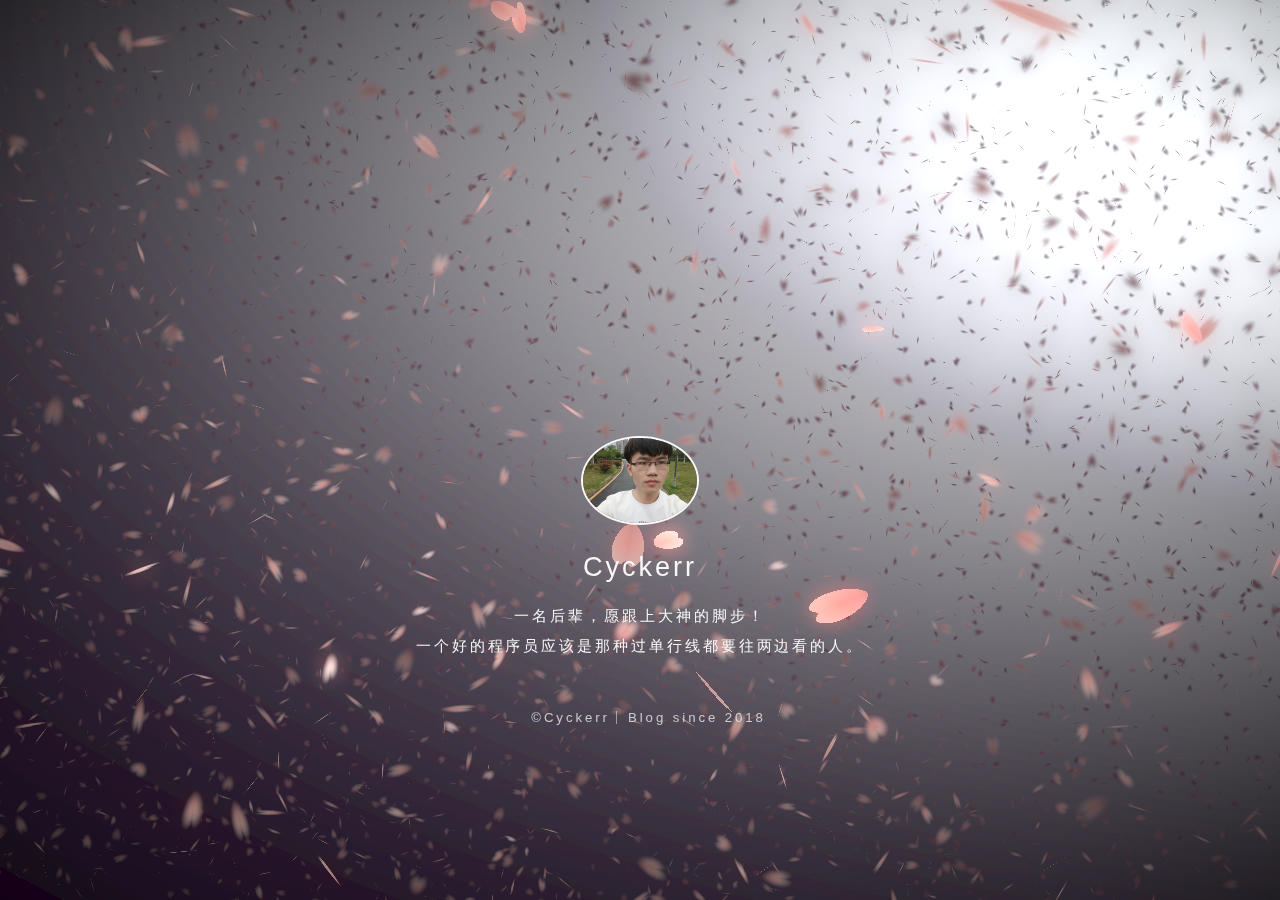
==== commit 57cb847d: "Update index.html" ====
--- a/index.html
+++ b/index.html
@@ -23,7 +23,7 @@
 </script>
 </head>
 <body class="">
-<audio src="music.mp3" autoplay="autoplay" loop="loop"></audio>
+<audio src="魏小涵 - 心之逆鳞.mp3" autoplay="autoplay" loop="loop"></audio>
 <canvas id="sakura"></canvas>
 <!-- Wrapper -->
 <div id="wrapper">
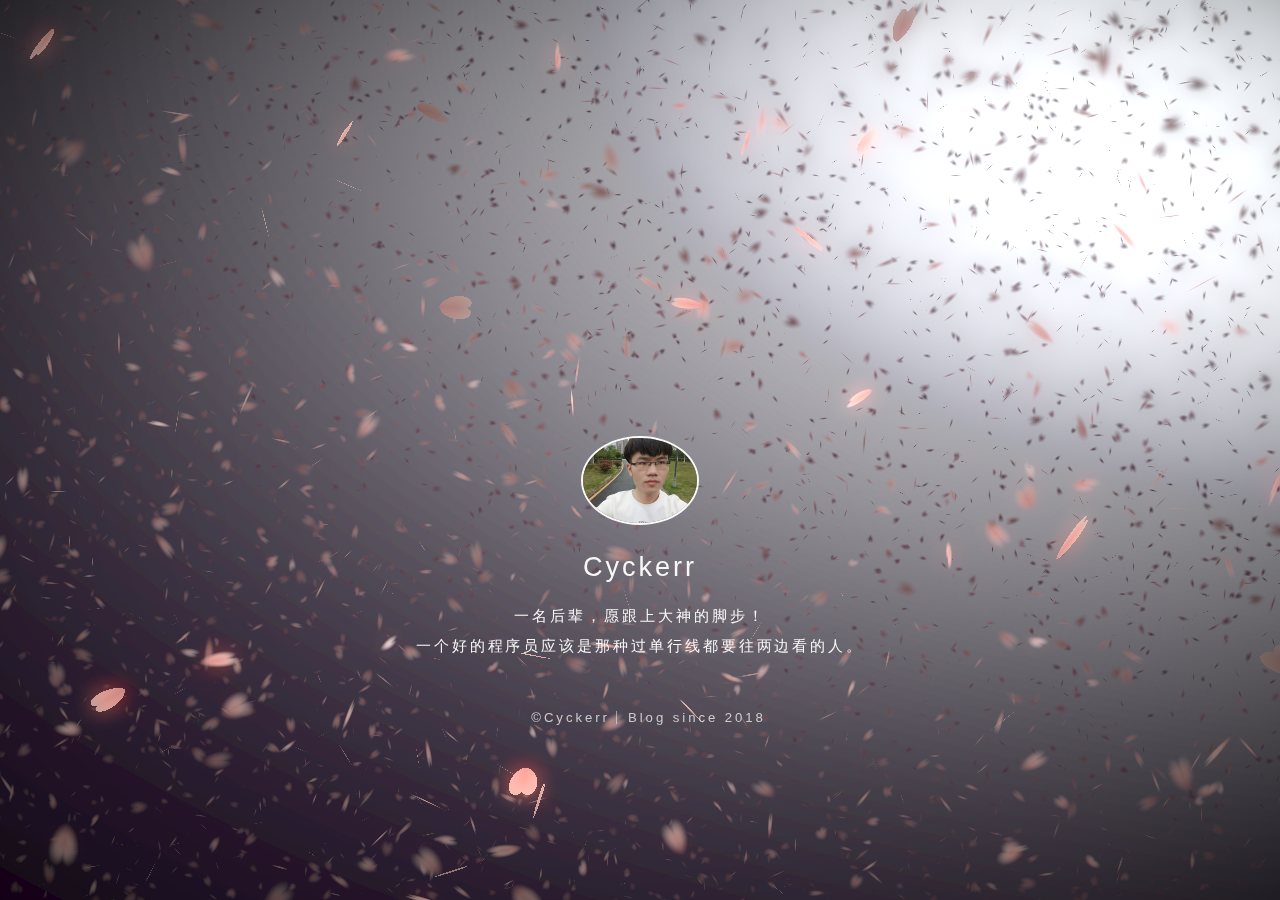
==== commit 2dba473f: "Update index.html" ====
--- a/index.html
+++ b/index.html
@@ -30,7 +30,7 @@
 	<!-- Main -->
 	<section id="main">
 		<header>
-			<span class="avatar"><a href="/blog"><img src="/psb6.jpg"  width="118px"></a></span>
+			<span class="avatar"><a href="/README.md"><img src="/psb6.jpg"  width="118px"></a></span>
 			<a href="/blog"><h1>Cyckerr</h1></a>
 			<p>一名后辈，愿跟上大神的脚步！<br>一个好的程序员应该是那种过单行线都要往两边看的人。</p>
 		</header>
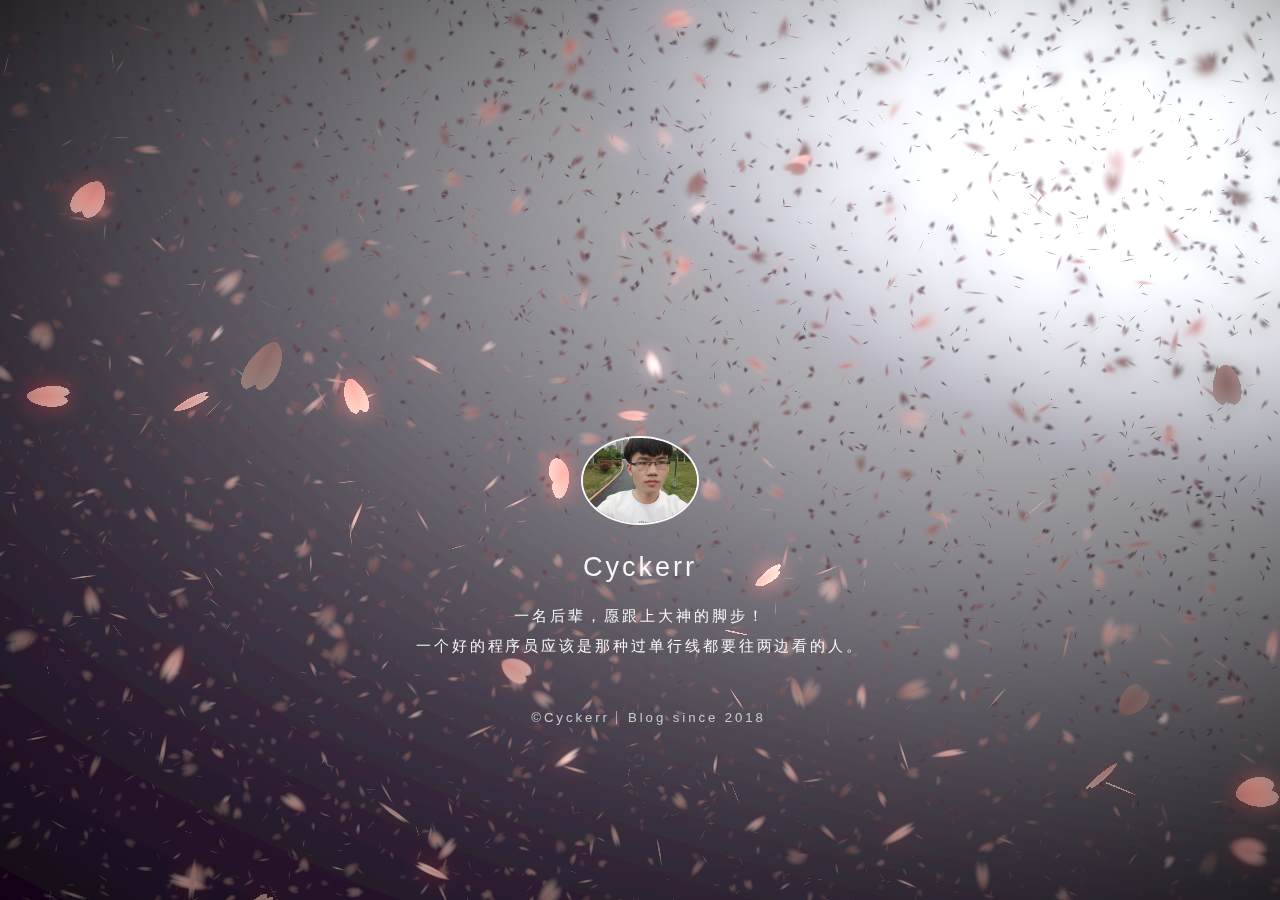
==== commit 6a89005a: "Update index.html" ====
--- a/index.html
+++ b/index.html
@@ -11,7 +11,7 @@
 <!--[if lte IE 9]><link rel="stylesheet" href="assets/css/ie9.css" /><![endif]-->
 <!--[if lte IE 8]><link rel="stylesheet" href="assets/css/ie8.css" /><![endif]-->
 <noscript><link rel="stylesheet" href="assets/css/noscript.css" /></noscript>
-<link rel="jpg" href="熊猫2.jpg" type="image/x-jpg">
+<link rel="ico" href="favicon.ico" type="image/x-ico">
 <script>
 	var _hmt = _hmt || [];
 	(function() {
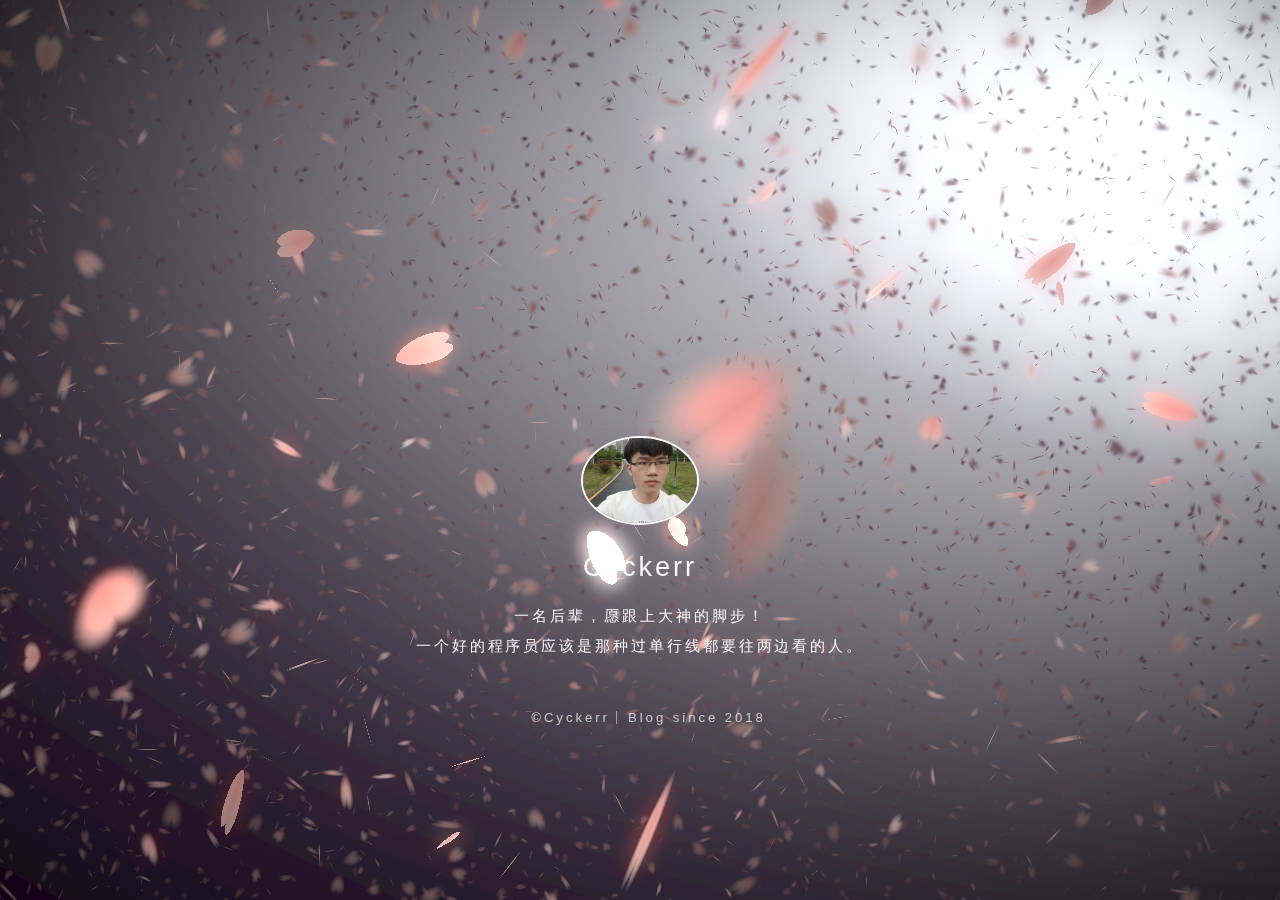
==== commit ae88777c: "Update index.html" ====
--- a/index.html
+++ b/index.html
@@ -30,13 +30,13 @@
 	<!-- Main -->
 	<section id="main">
 		<header>
-			<span class="avatar"><a href="/README.md"><img src="/psb6.jpg"  width="118px"></a></span>
-			<a href="/blog"><h1>Cyckerr</h1></a>
+			<span class="avatar"><a href="main.html"><img src="/psb6.jpg"  width="118px"></a></span>
+			<a href="main.html"><h1>Cyckerr</h1></a>
 			<p>一名后辈，愿跟上大神的脚步！<br>一个好的程序员应该是那种过单行线都要往两边看的人。</p>
 		</header>
 	<footer id="footer">
 		<ul class="copyright">
-			<li>©<a href="/blog">Cyckerr</a></li><li>Blog since 2018 </li>
+			<li>©<a href="main.html">Cyckerr</a></li><li>Blog since 2018 </li>
 		</ul>
 	</footer>
 	</section>
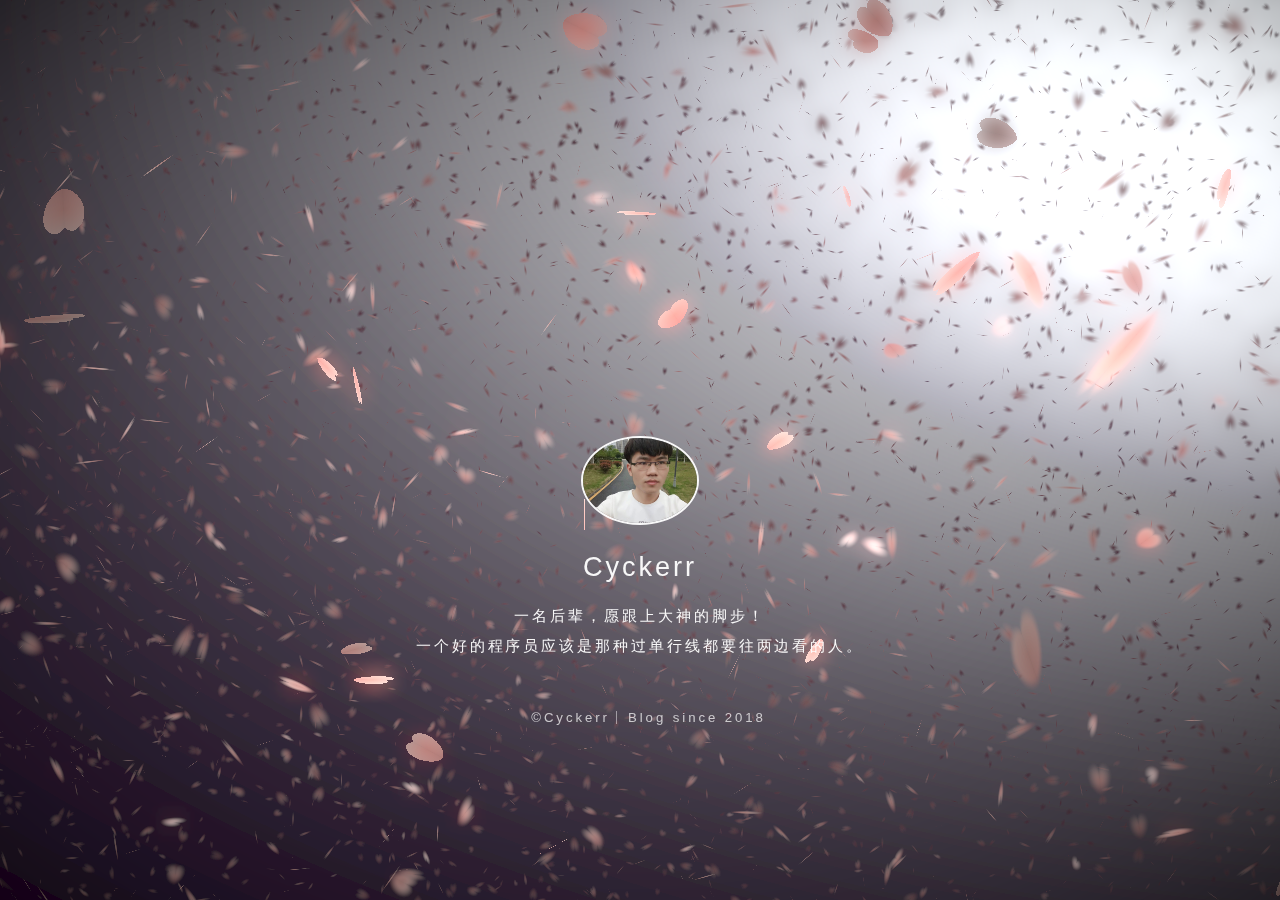
==== commit c37f043c: "Update index.html" ====
--- a/index.html
+++ b/index.html
@@ -30,13 +30,13 @@
 	<!-- Main -->
 	<section id="main">
 		<header>
-			<span class="avatar"><a href="main.html"><img src="/psb6.jpg"  width="118px"></a></span>
-			<a href="main.html"><h1>Cyckerr</h1></a>
+			<span class="avatar"><a href="/blog"><img src="/psb6.jpg"  width="118px"></a></span>
+			<a href="/blog"><h1>Cyckerr</h1></a>
 			<p>一名后辈，愿跟上大神的脚步！<br>一个好的程序员应该是那种过单行线都要往两边看的人。</p>
 		</header>
 	<footer id="footer">
 		<ul class="copyright">
-			<li>©<a href="main.html">Cyckerr</a></li><li>Blog since 2018 </li>
+			<li>©<a href="/blog">Cyckerr</a></li><li>Blog since 2018 </li>
 		</ul>
 	</footer>
 	</section>
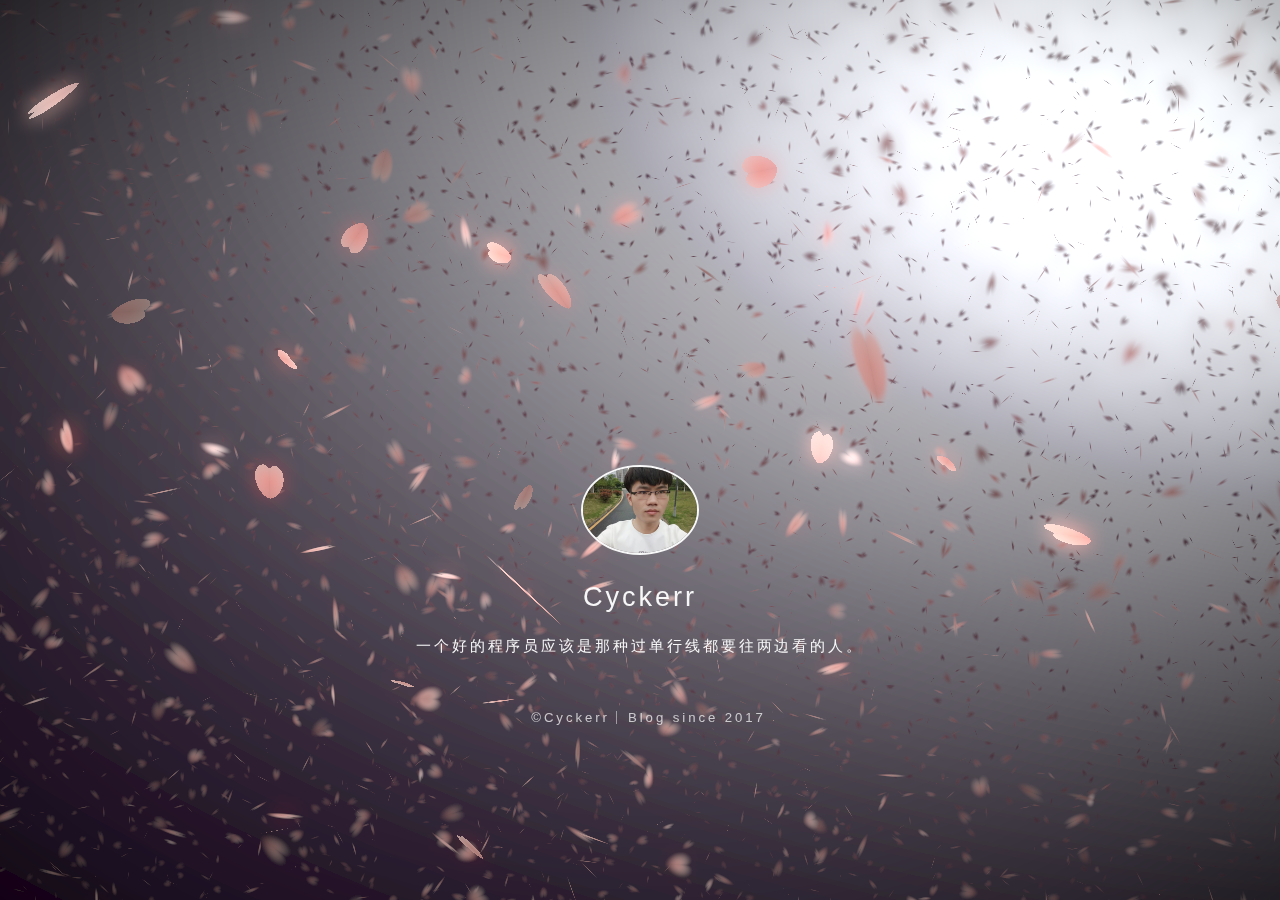
==== commit 1eae7597: "Update index.html" ====
--- a/index.html
+++ b/index.html
@@ -32,11 +32,11 @@
 		<header>
 			<span class="avatar"><a href="/blog"><img src="/psb6.jpg"  width="118px"></a></span>
 			<a href="/blog"><h1>Cyckerr</h1></a>
-			<p>一名后辈，愿跟上大神的脚步！<br>一个好的程序员应该是那种过单行线都要往两边看的人。</p>
+			<p>一个好的程序员应该是那种过单行线都要往两边看的人。</p>
 		</header>
 	<footer id="footer">
 		<ul class="copyright">
-			<li>©<a href="/blog">Cyckerr</a></li><li>Blog since 2018 </li>
+			<li>©<a href="/blog">Cyckerr</a></li><li>Blog since 2017 </li>
 		</ul>
 	</footer>
 	</section>
